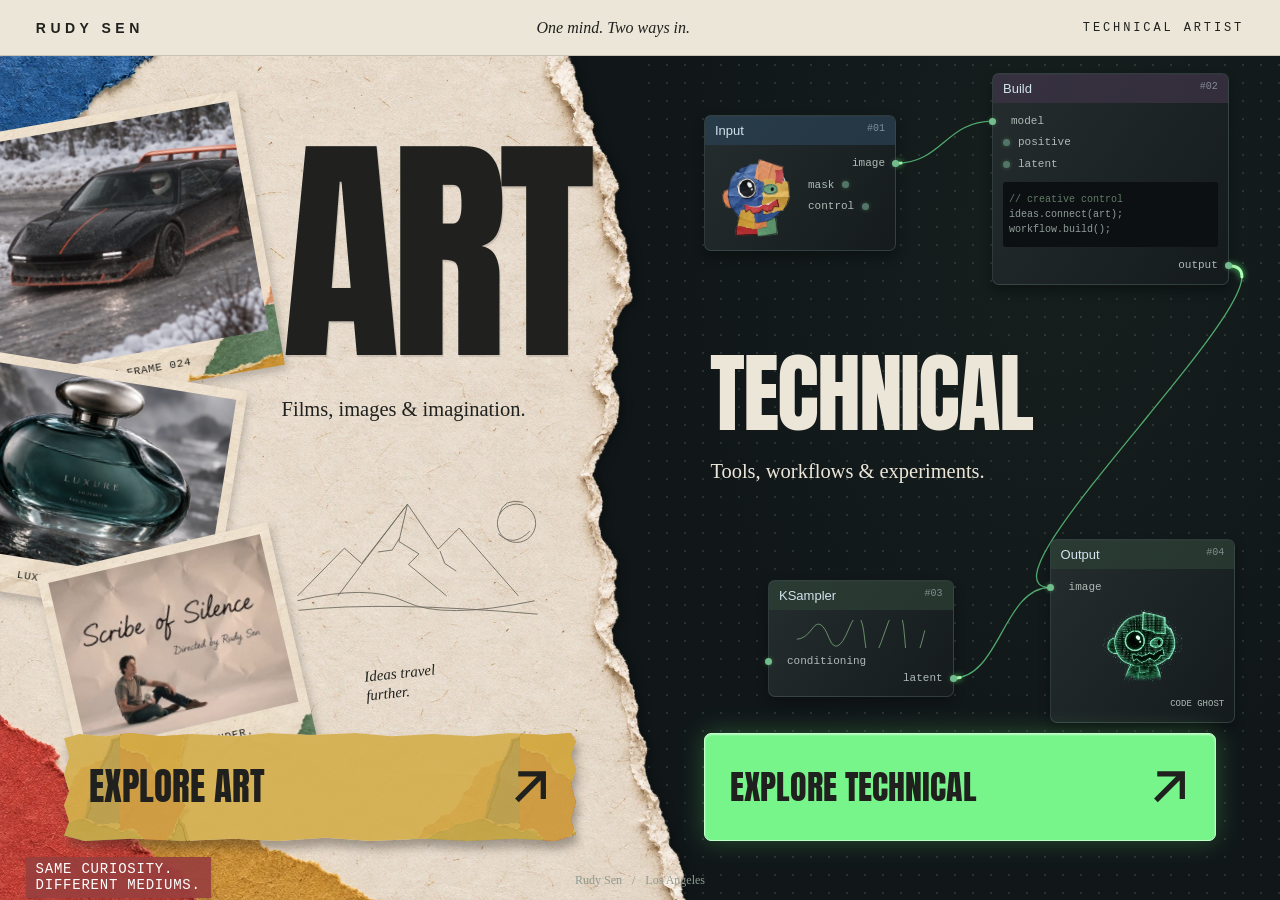
==== views/entrance/index.html @ 2996dd61 "Tech added" ====
<!doctype html>
<html lang="en">
<head><meta charset="utf-8"><meta name="viewport" content="width=device-width,initial-scale=1"><meta name="robots" content="index,follow"><title>Rudy Sen — One mind. Two ways in.</title><link rel="preload" href="assets/Anton-Regular.ttf" as="font" type="font/ttf" crossorigin><link rel="stylesheet" href="style.css"><script src="app.js" defer></script><script src="../../bridge.js" defer></script></head>
<body>
<header class="masthead"><a href="../../#home" data-world-link="home" class="brand" aria-label="Rudy Sen entrance">RUDY SEN</a><p>One mind. Two ways in.</p><span>TECHNICAL ARTIST</span></header>
<main class="entrance" aria-label="Choose a portfolio">
<section class="world art" aria-labelledby="art-title">
<img class="paper-backdrop" src="assets/entrance-paper.webp" alt="" aria-hidden="true">
<div class="art-pieces" aria-hidden="true">
<figure class="print print-one"><img src="assets/car.webp" alt="" fetchpriority="high"><figcaption>MOTION / FRAME 024</figcaption></figure>
<figure class="print print-two"><img src="assets/luxure.webp" alt=""><figcaption>LUXURE / COURANT</figcaption></figure>
<figure class="print print-three"><img src="assets/scribe.jpg" alt=""><figcaption>A LITTLE WONDER.</figcaption></figure>
<span class="pencil-note">SAME CURIOSITY.<br>DIFFERENT MEDIUMS.</span>
</div>
<div class="art-heading"><h1 id="art-title">ART</h1><p>Films, images &amp; imagination.</p></div>
<svg class="ink-sketch" viewBox="0 0 280 150" aria-hidden="true"><path d="M9 115 58 65 76 81 124 19 156 66 178 44 240 115M51 115 124 19 115 58 136 71 125 82 165 115M93 69 108 67 116 54M158 68 163 81 175 89M9 120Q83 102 122 121T257 120M10 130Q100 120 260 134"/><circle cx="238" cy="39" r="20"/><path d="M220 30Q224 12 245 17M219 50Q235 65 252 47"/></svg>
<p class="art-caption">Ideas travel<br>further.</p>
<button class="explore art-button" data-choice="art"><span>EXPLORE ART</span><svg viewBox="0 0 32 32" aria-hidden="true"><path d="M6 26 26 6M7 6h19v19"/></svg></button>
</section>
<section class="world technical" aria-labelledby="tech-title">
<svg class="connections" aria-hidden="true"></svg>
<div class="node input-node" aria-hidden="true"><div class="node-title">Input <span>#01</span></div><div class="node-content"><img src="assets/character-original.webp" alt="Original collage character"><div class="ports"><span class="port out" data-port="input">image <i></i></span><span>mask <i></i></span><span>control <i></i></span></div></div></div>
<div class="node build-node" aria-hidden="true"><div class="node-title">Build <span>#02</span></div><div class="node-content"><div class="ports"><span class="port in" data-port="build-in"><i></i>model</span><span><i></i>positive</span><span><i></i>latent</span></div><pre><span>// creative control</span>
ideas.connect(art);
workflow.build();</pre><span class="port out" data-port="build-out">output <i></i></span></div></div>
<div class="tech-heading"><h2 id="tech-title">TECHNICAL</h2><p>Tools, workflows &amp; experiments.</p></div>
<div class="node sampler-node" aria-hidden="true"><div class="node-title">KSampler <span>#03</span></div><div class="node-content"><svg viewBox="0 0 160 35"><path d="M0 24Q10 24 20 10T40 22T65 11T85 25T110 15T135 24T160 13"/></svg><div class="port in" data-port="sampler-in"><i></i>conditioning</div><div class="port out" data-port="sampler-out">latent <i></i></div></div></div>
<div class="node output-node" aria-hidden="true"><div class="node-title">Output <span>#04</span></div><div class="node-content"><span class="port in" data-port="output"><i></i>image</span><img src="assets/character-ghost.webp" alt="Code Ghost character"><span class="node-meta">CODE GHOST</span></div></div>
<button class="explore tech-button" data-choice="technical"><span>EXPLORE TECHNICAL</span><svg viewBox="0 0 32 32" aria-hidden="true"><path d="M6 26 26 6M7 6h19v19"/></svg></button>
</section>
</main>
<footer>Rudy Sen <span>/</span> Los Angeles</footer>
<dialog class="transition-preview" aria-labelledby="preview-title"><div class="preview-inner"><span class="preview-label">ENTRANCE PREVIEW</span><h2 id="preview-title"></h2><p>This is where your <span id="choice-name"></span> portfolio will open.</p><button class="return-button">← Back to the entrance</button></div></dialog>
</body></html>
---- views/entrance/style.css ----
@font-face{font-family:Display;src:url('assets/Anton-Regular.ttf') format('truetype');font-display:swap}
:root{--paper:#ece6d9;--ink:#20211e;--gold:#d2ab45;--green:#77f58b;--dark:#111719}
*{box-sizing:border-box}body{margin:0;background:var(--dark);color:var(--ink)}button,a{-webkit-tap-highlight-color:transparent}button{touch-action:manipulation}button:focus-visible,a:focus-visible{outline:3px solid currentColor;outline-offset:7px}button{cursor:pointer}button svg{pointer-events:none}
.masthead{height:56px;display:flex;align-items:center;justify-content:space-between;padding:0 2.8%;background:var(--paper);border-bottom:1px solid #37312830;position:relative;z-index:5;gap:16px}.brand{font:700 14px Arial,sans-serif;letter-spacing:.32em;color:inherit;text-decoration:none}.masthead p{font:italic 16px Georgia,serif;margin:0}.masthead>span{font:12px 'Courier New',monospace;letter-spacing:.24em}
.entrance{display:grid;grid-template-columns:1fr 1fr;min-height:620px;height:calc(100svh - 56px);position:relative;overflow:hidden}.world{position:relative;min-width:0}.art{z-index:2;isolation:isolate}.paper-backdrop{position:absolute;inset:0;width:108%;height:100%;object-fit:fill;pointer-events:none;z-index:-1;filter:drop-shadow(5px 1px 4px #0005)}
.art-pieces{position:absolute;inset:0;pointer-events:none}.print{position:absolute;margin:0;padding:10px 10px 0;background:var(--paper) url('assets/paper-texture.webp') center/600px;box-shadow:2px 5px 8px #201b203b;transform:translate3d(calc(var(--mx,0px)*var(--depth,1)),calc(var(--my,0px)*var(--depth,1)),0) rotate(var(--rotation));transition:transform .45s cubic-bezier(.2,.7,.2,1)}.print img{width:100%;height:calc(100% - 37px);object-fit:cover;display:block;filter:saturate(.85)}.print figcaption{font:11px/1.2 'Courier New',monospace;letter-spacing:.06em;text-align:center;padding:12px 0}.print-one{top:7%;left:-8%;width:49%;height:33%;--rotation:-10deg;--depth:.7}.print-two{top:37%;left:-8%;width:44%;height:28%;--rotation:9deg;--depth:1}.print-three{top:58%;left:9%;width:37%;height:26%;--rotation:-13deg;--depth:1.35}.pencil-note{position:absolute;bottom:5%;left:4%;font:12px/1.5 'Courier New',monospace;transform:rotate(-12deg);letter-spacing:.09em}
.art-heading{position:absolute;top:8%;left:44%;right:6%}.art-heading h1{font:clamp(140px,19vw,310px)/1.06 Display,sans-serif;margin:0;letter-spacing:-.035em;text-shadow:1px 2px 1px #0002}.art-heading p{font:clamp(17px,1.6vw,27px)/1.25 Georgia,serif;margin:16px 0 0;max-width:280px}.ink-sketch{position:absolute;left:44%;top:53%;width:44%;height:20%;fill:none;stroke:#37372e;stroke-width:.9;opacity:.7}.art-caption{position:absolute;left:57%;top:69%;font:italic 15px/1.25 Georgia,serif;transform:rotate(-6deg);margin:0}
.explore{position:absolute;bottom:7%;left:10%;width:80%;height:clamp(78px,12vh,122px);z-index:4;display:flex;align-items:center;justify-content:space-between;gap:12px;padding:14px 25px;border:0;font:clamp(24px,2.9vw,49px)/1.05 Display,sans-serif;text-align:left;white-space:nowrap;transition:transform .25s,box-shadow .25s;background:none;color:var(--ink)}.explore svg{width:clamp(28px,3.3vw,50px);flex-shrink:0;fill:none;stroke:currentColor;stroke-width:4}.explore:hover{transform:translateY(-5px)}.art-button{filter:drop-shadow(3px 8px 5px #30282060)}.art-button::before{content:'';position:absolute;inset:0;z-index:-1;background:linear-gradient(#d2ab45dd,#d2ab45dd),url('assets/paper-texture.webp') center/400px;clip-path:polygon(0 5%,3% 1%,8% 3%,13% 0,19% 3%,25% 1%,34% 3%,40% 0,48% 2%,57% 0,64% 3%,72% 1%,80% 3%,87% 0,94% 2%,99% 0,100% 8%,99% 20%,100% 34%,99% 48%,100% 64%,99% 80%,100% 94%,96% 100%,88% 98%,79% 100%,70% 98%,60% 100%,51% 97%,42% 100%,33% 98%,23% 100%,13% 98%,4% 100%,0 95%,1% 82%,0 67%,1% 54%,0 38%,1% 22%)}
.technical{background-color:var(--dark);background-image:radial-gradient(#71827d44 .7px,transparent .8px),radial-gradient(ellipse at 65% 20%,#23342b40,transparent 65%);background-size:18px 18px,100% 100%;color:var(--paper)}.tech-heading{position:absolute;left:11%;right:7%;top:37%;z-index:2}.tech-heading h2{font:clamp(60px,6.85vw,125px)/1.15 Display,sans-serif;letter-spacing:-.025em;margin:0}.tech-heading p{font:clamp(17px,1.6vw,27px)/1.3 Georgia,serif;margin:14px 0 0}.tech-button{background:var(--green);border:1px solid #c2ffca;border-radius:7px;box-shadow:0 0 24px #6cff8040,inset 0 1px 2px #fff8;font-size:clamp(22px,2.65vw,44px)}.tech-button:hover{box-shadow:0 0 38px #6cff8070,inset 0 1px 2px #fff8}
.node{position:absolute;z-index:1;background:linear-gradient(125deg,#252d2f,#151b1d);border:1px solid #62757455;border-radius:7px;box-shadow:0 6px 12px #0005,inset 0 1px #ffffff0a;font:11px/1.5 'Courier New',monospace;color:#aebbb5;transition:border-color .3s}.technical:hover .node{border-color:#73958188}.node-title{background:#2a4356aa;color:#d1e3ed;padding:7px 10px;border-radius:6px 6px 0 0;font:13px Arial,sans-serif;display:flex;justify-content:space-between}.node-title>span{font:10px 'Courier New',monospace;opacity:.5}.node-content{padding:10px}.node img{object-fit:cover;border-radius:2px}.input-node{left:10%;top:7%;width:30%}.input-node .node-content{display:flex;gap:8px}.input-node img{width:50%;aspect-ratio:1;object-fit:cover}.ports{display:flex;flex-direction:column;gap:5px;flex:1}.port,.ports>span{display:flex;align-items:center;gap:8px;position:relative;min-height:15px}.port.out{justify-content:flex-end}.port i,.ports i{width:7px;height:7px;flex:0 0 7px;background:#72bd8e;border-radius:50%;box-shadow:0 0 4px #8fff8840}.port.out i{position:absolute;right:-14px}.port.in i{position:absolute;left:-14px}.port.in{padding-left:8px}.ports>span:not(.port) i{background:#527568}.build-node{right:8%;top:4%;width:37%}.build-node .node-title{background:#403449aa}.build-node pre{font:10px/1.5 'Courier New',monospace;padding:10px 6px;margin:10px 0;background:#0c1012;border-radius:3px;white-space:pre-wrap;color:#929e98}.build-node pre span{color:#617b65}.sampler-node{left:20%;bottom:24%;width:29%}.sampler-node .node-title{background:#2d4337aa}.sampler-node svg{width:100%;height:28px;fill:none;stroke:#7ba97b;stroke-width:1}.output-node{right:7%;bottom:23%;width:29%}.output-node .node-title{background:#2d4337aa}.output-node img{width:100%;height:58px;margin-top:7px}.node-meta{display:block;text-align:right;font-size:9px;margin-top:5px}.connections{position:absolute;inset:0;width:100%;height:100%;overflow:visible;pointer-events:none;z-index:0}.wire{fill:none;stroke:#66d889;stroke-width:1.3;opacity:.75}.pulse{fill:none;stroke:#afffb5;stroke-width:3;stroke-dasharray:5 95;stroke-linecap:round;filter:drop-shadow(0 0 3px #5eff82);animation:flow 5s linear infinite}.technical:hover .pulse{animation-duration:2.5s}@keyframes flow{to{stroke-dashoffset:-100}}
footer{position:absolute;bottom:12px;left:0;width:100%;pointer-events:none;text-align:center;z-index:5;font:12px Georgia,serif;color:#8e9b91}footer span{margin:0 7px}.world{animation:arrive .85s both}.technical{animation-delay:.1s}@keyframes arrive{from{opacity:0;transform:translateY(10px)}to{opacity:1;transform:none}}
.transition-preview{position:fixed;inset:0;width:100%;height:100%;max-width:none;max-height:none;margin:0;border:0;padding:30px;background:var(--paper) url('assets/paper-texture.webp') center/850px;color:var(--ink)}.transition-preview::backdrop{background:#101619}.transition-preview[open]{display:grid;place-items:center;animation:reveal .55s cubic-bezier(.2,.8,.2,1)}.transition-preview[data-world=technical]{background:radial-gradient(#71827d44 1px,transparent 1px) 0 0/18px 18px,var(--dark);color:var(--green)}.preview-inner{text-align:center}.preview-label{font:12px 'Courier New',monospace;letter-spacing:.15em}.preview-inner h2{font:clamp(60px,12vw,180px)/1.2 Display;margin:24px 0}.preview-inner p{font:18px/1.5 Georgia;margin:0 0 35px}.return-button{min-height:48px;padding:12px 22px;background:none;color:inherit;border:1px solid currentColor;font:14px 'Courier New',monospace}@keyframes reveal{from{clip-path:circle(0 at var(--origin-x,50%) var(--origin-y,50%))}to{clip-path:circle(150% at var(--origin-x,50%) var(--origin-y,50%))}}
@media(min-width:1800px){.node{font-size:14px}.node-title{font-size:17px}.node-content{padding:15px}.build-node pre{font-size:13px}.output-node img{height:90px}}
@media(max-width:1000px) and (min-width:701px){.art-heading{left:43%}.art-heading h1{font-size:19vw}.art-heading p,.tech-heading p{font-size:17px}.node-title{font-size:11px}.node{font-size:9px}.build-node pre{font-size:8px}.explore{padding-inline:18px;font-size:3vw}.tech-button{font-size:2.6vw}.pencil-note{font-size:9px}.art-caption{font-size:12px}}
@media(max-width:700px){.masthead{height:64px;padding:12px 20px;flex-wrap:wrap;gap:5px}.brand{font-size:12px}.masthead>span{font-size:9px;letter-spacing:.1em}.masthead p{order:3;width:100%;text-align:center;font-size:13px}.entrance{display:block;height:auto;min-height:0}.world{height:560px}.art{overflow:hidden;background:var(--paper)}.paper-backdrop{width:110%;height:110%}.art-heading{left:46%;top:7%;right:4%}.art-heading h1{font-size:clamp(135px,33vw,220px)}.art-heading p{font-size:20px}.print-one{top:7%;width:49%;height:31%}.print-two{top:34%;height:26%}.print-three{top:54%;height:24%}.print figcaption{font-size:8px;padding:11px 0}.pencil-note{display:none}.ink-sketch{top:49%;left:45%;width:48%}.art-caption{top:65%;font-size:14px}.explore{bottom:6%;height:76px;left:8%;width:84%;font-size:30px;padding:15px 23px}.explore svg{width:32px}.technical{height:590px;border-top:6px solid #d2ab45}.tech-heading{top:38%;left:9%;right:8%}.tech-heading h2{font-size:clamp(49px,12vw,82px)}.tech-heading p{font-size:19px}.input-node{top:6%;left:7%;width:32%}.build-node{width:41%;right:7%;top:4%}.sampler-node{left:10%;bottom:24%;width:33%}.output-node{bottom:24%;width:31%}.tech-button{font-size:clamp(23px,6.5vw,34px)}footer{position:relative;background:var(--dark);padding:15px;bottom:auto}.node{font-size:9px}.node-title{font-size:11px}.build-node pre{font-size:8px}}
@media(prefers-reduced-motion:reduce){*,*::before,*::after{animation:none!important;transition:none!important}.print{transform:rotate(var(--rotation))!important}}
.backgrounded .pulse{animation-play-state:paused}

.build-node pre{overflow-wrap:anywhere}


@media(max-width:700px){.tech-heading{top:34%}.tech-heading p{font-size:17px;margin-top:10px}.output-node{bottom:22%}.sampler-node{bottom:22%}}
/* Approved entrance refinements. */
.ink-sketch{top:51%;height:17%}.art-caption{top:72%}
.pencil-note{bottom:1.1%;left:4%;font:14px/1.2 'Courier New',monospace;color:#fff;transform:none;letter-spacing:.055em;background:#983f3ee8;padding:5px 10px;box-shadow:1px 2px 4px #0002;z-index:3}
.tech-scene{position:absolute;inset:0;transform:translate3d(var(--tx,0px),var(--ty,0px),0);transition:transform .45s cubic-bezier(.2,.7,.2,1)}
.tech-heading{top:32%}.output-node img{height:85px;object-fit:contain}.input-node img{object-fit:contain}
@media(max-width:700px){.art-caption{top:69%}.ink-sketch{top:49%;height:17%}.pencil-note{display:block;bottom:3px;left:8%;font-size:11px;padding:3px 8px}.tech-heading{top:32%}}
@media(prefers-reduced-motion:reduce){.tech-scene{transform:none!important;transition:none!important}}
.tech-heading{top:34%}.build-node{top:2%}.output-node{bottom:21%}@media(max-width:700px){.tech-heading{top:32%}.output-node{bottom:20%}}
.pencil-note{bottom:2px;line-height:1.1}@media(max-width:700px){.pencil-note{bottom:3px}}
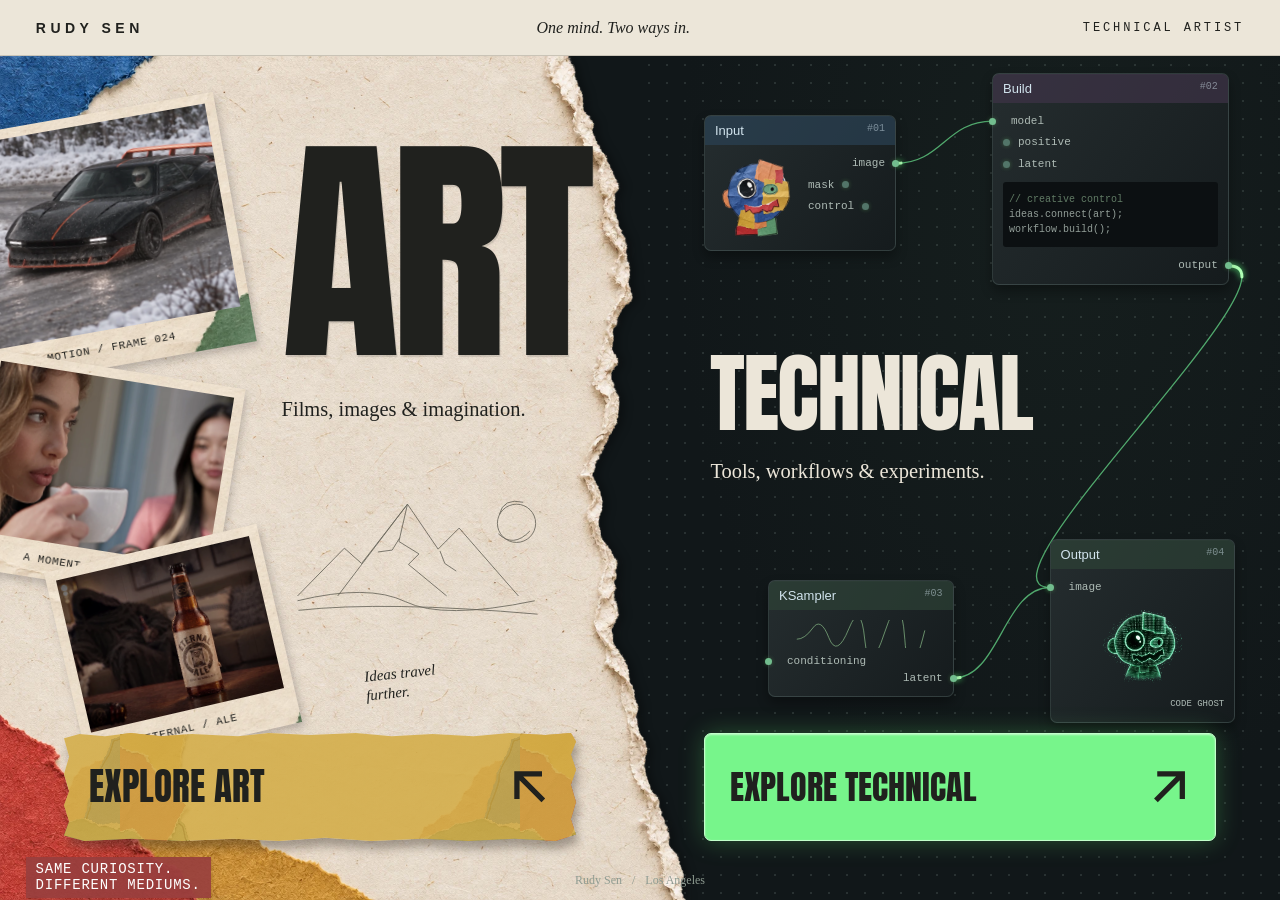
==== commit 14ca433e: "change card images" ====
--- a/views/entrance/index.html
+++ b/views/entrance/index.html
@@ -8,8 +8,8 @@
 <img class="paper-backdrop" src="assets/entrance-paper.webp" alt="" aria-hidden="true">
 <div class="art-pieces" aria-hidden="true">
 <figure class="print print-one"><img src="assets/car.webp" alt="" fetchpriority="high"><figcaption>MOTION / FRAME 024</figcaption></figure>
-<figure class="print print-two"><img src="assets/luxure.webp" alt=""><figcaption>LUXURE / COURANT</figcaption></figure>
-<figure class="print print-three"><img src="assets/scribe.jpg" alt=""><figcaption>A LITTLE WONDER.</figcaption></figure>
+<figure class="print print-two"><img src="assets/coffee.webp" alt=""><figcaption>A MOMENT / A STORY</figcaption></figure>
+<figure class="print print-three"><img src="assets/beer.webp" alt=""><figcaption>ETERNAL / ALE</figcaption></figure>
 <span class="pencil-note">SAME CURIOSITY.<br>DIFFERENT MEDIUMS.</span>
 </div>
 <div class="art-heading"><h1 id="art-title">ART</h1><p>Films, images &amp; imagination.</p></div>
--- a/views/entrance/style.css
+++ b/views/entrance/style.css
@@ -29,3 +29,6 @@
 @media(prefers-reduced-motion:reduce){.tech-scene{transform:none!important;transition:none!important}}
 .tech-heading{top:34%}.build-node{top:2%}.output-node{bottom:21%}@media(max-width:700px){.tech-heading{top:32%}.output-node{bottom:20%}}
 .pencil-note{bottom:2px;line-height:1.1}@media(max-width:700px){.pencil-note{bottom:3px}}
+
+.art-button svg{transform:scaleX(-1)}
+.print-one{width:45%;height:30%}.print-two{width:40%;height:26%;left:-4%}.print-three{width:34%;height:24%;left:10%}
